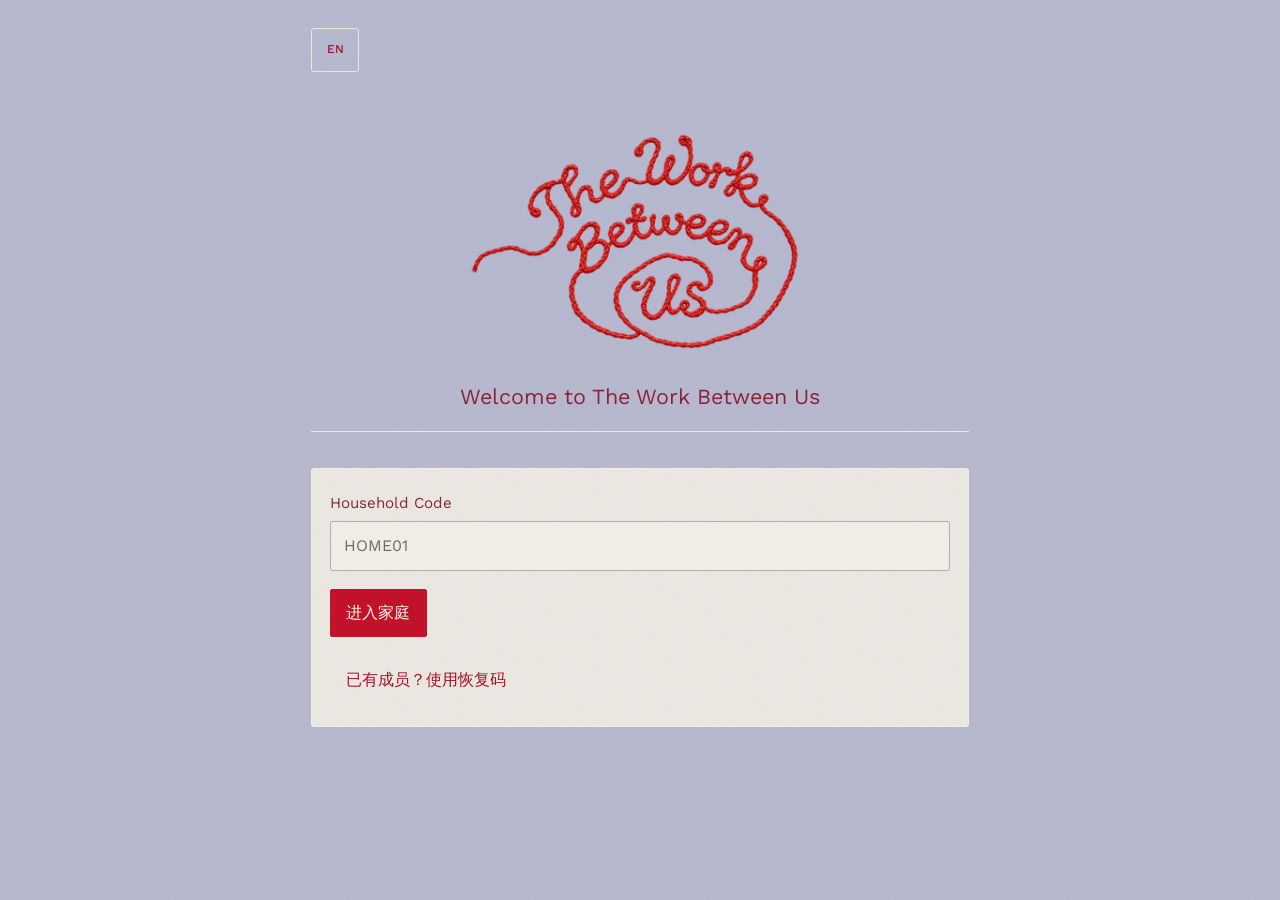
==== index.html @ a88d98a8 "final project" ====
<!doctype html><html lang="zh-CN"><head><meta charset="UTF-8"><meta name="viewport" content="width=device-width, initial-scale=1.0"><meta name="theme-color" content="#b6b8cf"><title>The Work Between Us.</title>  <script type="module" crossorigin src="./assets/index-HFA78A6F.js"></script>
  <link rel="stylesheet" crossorigin href="./assets/index-CzXZ5FVI.css">
</head><body><div id="root"></div></body></html>
---- assets/index-CzXZ5FVI.css ----
@font-face{font-family:Work Sans;font-style:normal;font-display:swap;font-weight:200;src:url(./work-sans-latin-200-normal-DHsSXSlz.woff2) format("woff2"),url(./work-sans-latin-200-normal-BCDr5L0N.woff) format("woff")}@font-face{font-family:Work Sans;font-style:normal;font-display:swap;font-weight:300;src:url(./work-sans-latin-300-normal-DD7pq2q9.woff2) format("woff2"),url(./work-sans-latin-300-normal-BaDF4XPg.woff) format("woff")}@font-face{font-family:Work Sans;font-style:normal;font-display:swap;font-weight:400;src:url(./work-sans-latin-400-normal-jUejSri3.woff2) format("woff2"),url(./work-sans-latin-400-normal-DE1_0GuN.woff) format("woff")}@font-face{font-family:Work Sans;font-style:normal;font-display:swap;font-weight:500;src:url(./work-sans-latin-500-normal-BKGnScDy.woff2) format("woff2"),url(./work-sans-latin-500-normal-BmdXWF6_.woff) format("woff")}/*! tailwindcss v4.3.5 | MIT License | https://tailwindcss.com */@layer properties{@supports (((-webkit-hyphens:none)) and (not (margin-trim:block))) or ((-moz-orient:inline) and (not (color:rgb(from red r g b)))){*,:before,:after,::backdrop{--tw-rotate-x:initial;--tw-rotate-y:initial;--tw-rotate-z:initial;--tw-skew-x:initial;--tw-skew-y:initial;--tw-blur:initial;--tw-brightness:initial;--tw-contrast:initial;--tw-grayscale:initial;--tw-hue-rotate:initial;--tw-invert:initial;--tw-opacity:initial;--tw-saturate:initial;--tw-sepia:initial;--tw-drop-shadow:initial;--tw-drop-shadow-color:initial;--tw-drop-shadow-alpha:100%;--tw-drop-shadow-size:initial}}}@layer theme{:root,:host{--font-sans:-apple-system, BlinkMacSystemFont, "Segoe UI", Roboto, "Helvetica Neue", "Noto Sans", Arial, sans-serif, "Apple Color Emoji", "Segoe UI Emoji", "Segoe UI Symbol", "Noto Color Emoji";--font-mono:ui-monospace, SFMono-Regular, Menlo, Monaco, Consolas, "Liberation Mono", "Courier New", monospace;--default-font-family:var(--font-sans);--default-mono-font-family:var(--font-mono)}}@layer base{*,:after,:before,::backdrop{box-sizing:border-box;border:0 solid;margin:0;padding:0}::file-selector-button{box-sizing:border-box;border:0 solid;margin:0;padding:0}html,:host{-webkit-text-size-adjust:100%;-moz-tab-size:4;tab-size:4;line-height:1.5;font-family:var(--default-font-family,-apple-system, BlinkMacSystemFont, "Segoe UI", Roboto, "Helvetica Neue", "Noto Sans", Arial, sans-serif, "Apple Color Emoji", "Segoe UI Emoji", "Segoe UI Symbol", "Noto Color Emoji");font-feature-settings:var(--default-font-feature-settings,normal);font-variation-settings:var(--default-font-variation-settings,normal);-webkit-tap-highlight-color:transparent}hr{height:0;color:inherit;border-top-width:1px}abbr:where([title]){-webkit-text-decoration:underline dotted;text-decoration:underline dotted}h1,h2,h3,h4,h5,h6{font-size:inherit;font-weight:inherit}a{color:inherit;-webkit-text-decoration:inherit;text-decoration:inherit}b,strong{font-weight:bolder}code,kbd,samp,pre{font-family:var(--default-mono-font-family,ui-monospace, SFMono-Regular, Menlo, Monaco, Consolas, "Liberation Mono", "Courier New", monospace);font-feature-settings:var(--default-mono-font-feature-settings,normal);font-variation-settings:var(--default-mono-font-variation-settings,normal);font-size:1em}small{font-size:80%}sub,sup{vertical-align:baseline;font-size:75%;line-height:0;position:relative}sub{bottom:-.25em}sup{top:-.5em}table{text-indent:0;border-color:inherit;border-collapse:collapse}:-moz-focusring:where(:not(iframe)){outline:auto}progress{vertical-align:baseline}summary{display:list-item}ol,ul,menu{list-style:none}img,svg,video,canvas,audio,iframe,embed,object{vertical-align:middle;display:block}img,video{max-width:100%;height:auto}button,input,select,optgroup,textarea{font:inherit;font-feature-settings:inherit;font-variation-settings:inherit;letter-spacing:inherit;color:inherit;opacity:1;background-color:#0000;border-radius:0}::file-selector-button{font:inherit;font-feature-settings:inherit;font-variation-settings:inherit;letter-spacing:inherit;color:inherit;opacity:1;background-color:#0000;border-radius:0}:where(select:is([multiple],[size])) optgroup{font-weight:bolder}:where(select:is([multiple],[size])) optgroup option{padding-inline-start:20px}::file-selector-button{margin-inline-end:4px}::placeholder{opacity:1}@supports (not ((-webkit-appearance:-apple-pay-button))) or (contain-intrinsic-size:1px){::placeholder{color:currentColor}@supports (color:color-mix(in lab,red,red)){::placeholder{color:color-mix(in oklab,currentcolor 50%,transparent)}}}textarea{resize:vertical}::-webkit-search-decoration{-webkit-appearance:none}::-webkit-date-and-time-value{min-height:1lh;text-align:inherit}::-webkit-datetime-edit{display:inline-flex}::-webkit-datetime-edit-fields-wrapper{padding:0}::-webkit-datetime-edit{padding-block:0}::-webkit-datetime-edit-year-field{padding-block:0}::-webkit-datetime-edit-month-field{padding-block:0}::-webkit-datetime-edit-day-field{padding-block:0}::-webkit-datetime-edit-hour-field{padding-block:0}::-webkit-datetime-edit-minute-field{padding-block:0}::-webkit-datetime-edit-second-field{padding-block:0}::-webkit-datetime-edit-millisecond-field{padding-block:0}::-webkit-datetime-edit-meridiem-field{padding-block:0}::-webkit-calendar-picker-indicator{line-height:1}:-moz-ui-invalid{box-shadow:none}button,input:where([type=button],[type=reset],[type=submit]){-webkit-appearance:button;-moz-appearance:button;appearance:button}::file-selector-button{-webkit-appearance:button;-moz-appearance:button;appearance:button}::-webkit-inner-spin-button{height:auto}::-webkit-outer-spin-button{height:auto}[hidden]:where(:not([hidden=until-found])){display:none!important}}@layer components;@layer utilities{.visible{visibility:visible}.sr-only{clip-path:inset(50%);white-space:nowrap;border-width:0;width:1px;height:1px;margin:-1px;padding:0;position:absolute;overflow:hidden}.static{position:static}.grid{display:grid}.hidden{display:none}.table{display:table}.transform{transform:var(--tw-rotate-x, ) var(--tw-rotate-y, ) var(--tw-rotate-z, ) var(--tw-skew-x, ) var(--tw-skew-y, )}.filter{filter:var(--tw-blur, ) var(--tw-brightness, ) var(--tw-contrast, ) var(--tw-grayscale, ) var(--tw-hue-rotate, ) var(--tw-invert, ) var(--tw-saturate, ) var(--tw-sepia, ) var(--tw-drop-shadow, )}}:root{color-scheme:dark;color:#f2f0e7;--muted:#bfbfbf;--base:#202020;--panel:#283e37;--hover:#304b43;--gold:#d2ab70;--line:#fff2;background:#202020;font-family:Inter,PingFang SC,Microsoft YaHei,sans-serif}*{box-sizing:border-box}body{min-width:300px;margin:0}h1,h2,h3,h4,p{margin:0}h2{font-size:1.48rem}h3{font-size:1.29rem}small,.muted{color:var(--muted);font-size:.84rem}button,a,summary,input,select,textarea{-webkit-tap-highlight-color:transparent}button{cursor:pointer;border:1px solid var(--line);text-align:left;min-height:42px;color:inherit;background:#ffffff06;border-radius:10px;justify-content:center;align-items:center;gap:.42rem;max-width:100%;padding:.57rem .75rem;font-size:.88rem;display:inline-flex}button:disabled{opacity:.45;cursor:default}a{color:inherit;text-decoration:none}input,textarea,select{border:1px solid var(--line);width:100%;font:inherit;color:inherit;background:#1f302a;border-radius:9px;padding:.62rem .75rem}textarea{resize:vertical}input[type=checkbox]{accent-color:#a7be9f;width:1.08rem;height:1.08rem}fieldset{border:0;min-width:0;margin:0;padding:0}legend{margin-bottom:.45rem}fieldset small{margin-top:.5rem;display:block}label{gap:.38rem;font-size:.91rem;display:grid}output{font-variant-numeric:tabular-nums}ol{margin:.5rem 0;padding-left:1.4rem;list-style:decimal}summary{cursor:pointer;min-height:35px}summary svg{vertical-align:middle;margin-right:.4rem;display:inline-block}svg{flex-shrink:0}main{min-width:0;max-width:1120px;margin-inline:auto;padding:0 16px 105px}.topline{color:#c0c9c2;flex-wrap:wrap;justify-content:space-between;gap:.55rem;padding:20px 0;font-size:.75rem;display:flex}.topline span,.stat>span,.stat summary{align-items:center;gap:.43rem;display:inline-flex}.sidebar{z-index:5;border-top:1px solid var(--line);padding:4px 5px max(5px,env(safe-area-inset-bottom));background:#222925;position:fixed;bottom:0;left:0;right:0}.sidebar nav{grid-template-columns:repeat(6,minmax(0,1fr));gap:2px;display:grid}.sidebar nav a{color:#c0c9c2;text-align:center;border-radius:8px;flex-direction:column;justify-content:center;align-items:center;gap:.31rem;min-height:54px;font-size:.65rem;display:flex}.sidebar nav small,.brand,.side-footer{display:none}.hero{isolation:isolate;background:radial-gradient(at 88% 55%,#38584b,#263c34 63%,#243930);border:1px solid #86928043;border-radius:20px;padding:30px 20px;position:relative;overflow:hidden}.hero h1{letter-spacing:-.05em;font-size:clamp(2.5rem,8vw,5.25rem);line-height:.98}.hero-sub,.eyebrow{color:var(--gold);letter-spacing:.12em;font-size:.72rem;font-weight:600}.hero-sub{letter-spacing:.075em;margin-top:16px}.thread-art{opacity:.43;pointer-events:none;width:68%;height:104%;position:absolute;top:0;right:-20%}.primary{color:#223a30;background:#e9e7d8;border-color:#e9e7d8;padding:.65rem .95rem;font-weight:700}.home,.stack{gap:15px;display:grid}.panel,.event-row{background:var(--panel);border:1px solid var(--line);border-radius:14px}.home-stats,.metrics,.task-grid,.stages,.shortcuts,.techniques{gap:10px;display:grid}.home-stats,.metrics,.shortcuts{grid-template-columns:repeat(2,minmax(0,1fr))}.home-stats details{grid-column:1/-1}.stat,.metric,.stage,.technique{min-width:0;padding:14px}.stat strong,.metric strong{margin:.22rem 0;font-size:2rem;line-height:1.25;display:block}.stat em{letter-spacing:.08em;font-family:Inter,sans-serif;font-size:.72rem;font-style:normal}.gold{color:var(--gold)}.edit-label{color:var(--gold);margin-left:.35rem}.name-list{flex-wrap:wrap;gap:10px;font-size:.85rem;display:flex}.dot{background:var(--gold);vertical-align:middle;border-radius:50%;width:8px;height:8px;margin-right:5px;display:inline-block}.section-title{margin:.15rem 0 .65rem}.stages{grid-template-columns:repeat(3,minmax(0,1fr));gap:7px}.stage{overflow-wrap:anywhere;padding:10px 8px}.stage h3{font-size:clamp(1rem,4.5vw,1.55rem);line-height:1.15}.stage strong,.stage p{margin-top:.42rem;font-size:.76rem;display:block}.stitch{width:76px;max-width:100%;height:35px}.empty{color:#cecebf;border:1px dashed #b6c4b646;border-radius:12px;padding:18px;font-size:.88rem}.quiet{color:#cddccc;background:0 0;border-color:#0000;padding-inline:.22rem}.spread{flex-wrap:wrap;justify-content:space-between;align-items:center;gap:10px;display:flex}.shortcut,.event-row,.task{text-align:left;overflow-wrap:anywhere;justify-content:space-between}.shortcut,.task{padding:12px}.shortcut small,.event-row small,.task small,.technique small{display:block}.event-row{align-items:center;gap:.75rem;width:100%;padding:11px 14px;display:flex}.tag{border:1px solid var(--line);white-space:nowrap;color:#d5decf;background:#ffffff0c;border-radius:50px;padding:.3rem .55rem;font-size:.74rem;display:inline-flex}.page-title{margin:8px 0 24px}.page-title h1{letter-spacing:-.045em;font-size:clamp(2.3rem,7vw,4.7rem);line-height:1.08}.chips,.row{flex-wrap:wrap;align-items:center;gap:8px;display:flex}.row label{width:8rem}.form{gap:12px;display:grid}.panel.form,.instructions{padding:16px}.form>button,.stack>button{justify-self:start}.form:not(.panel){margin-top:.55rem}.spaced{margin-top:14px}.search{border:1px solid var(--line);background:#273530;border-radius:10px;align-items:center;gap:8px;padding:4px 10px;display:flex}.search input{background:0 0;border:0}.task{grid-template-columns:auto 1fr auto;justify-items:start;min-height:63px;display:grid}.task>svg:first-child,.shortcut svg{color:#b4c8af}.task>svg:last-child{opacity:.7}.timer{flex-wrap:wrap;align-items:center;gap:12px;margin-top:10px;display:flex}.timer output{font-size:1.6rem}.week-picker{align-items:center;gap:10px;font-size:.88rem;display:flex}.week-picker button{min-width:42px}.chart-group{gap:6px;display:grid}.bar-row{grid-template-columns:minmax(60px,20%) 1fr 3ch;align-items:center;gap:10px;font-size:.83rem;display:grid}.bar-row span{overflow-wrap:anywhere}.track{background:#ffffff15;border-radius:9px;height:9px;overflow:hidden}.track div{border-radius:9px;height:100%}.technique .stitch{width:120px}.technique ol,.instructions ol{color:#e0e3d8;font-size:.88rem}.technique li,.instructions li{margin-top:.35rem}.pathway{margin:0;padding-left:1.65rem}.pathway li::marker{color:var(--gold)}.path-step{border-bottom:1px solid var(--line);overflow-wrap:anywhere;align-items:center;gap:.75rem;padding:8px 0;display:flex}.path-step span{min-width:0}.unfinished{color:var(--gold);padding-top:.65rem;font-size:.85rem}.check{align-items:center;gap:.5rem;padding:6px;display:flex}.date-label{margin-bottom:.5rem}.select-event{border-bottom:1px solid var(--line)}@media(min-width:540px){main{padding-inline:26px}.hero{padding:40px 34px}.thread-art{opacity:.72;width:56%;right:-6%}.task-grid,.techniques{grid-template-columns:repeat(2,minmax(0,1fr))}.home-stats,.metrics{grid-template-columns:repeat(3,minmax(0,1fr))}.home-stats details{grid-column:auto}.stage,.stat,.metric,.technique{padding:17px}}@media(min-width:860px){.app{grid-template-columns:218px minmax(0,1fr);min-height:100dvh;display:grid}.sidebar{border-right:1px solid var(--line);border-top:0;flex-direction:column;height:100dvh;padding:28px 14px;display:flex;position:sticky;inset:0 auto auto}.sidebar nav{grid-template-columns:1fr;gap:5px;margin-top:32px;display:grid}.sidebar nav a{text-align:left;flex-direction:row;justify-content:flex-start;gap:.75rem;padding:8px 12px;font-size:.88rem}.sidebar nav small{font-size:.69rem;display:block}.brand{align-items:center;gap:.6rem;padding-left:12px;font-size:1.22rem;line-height:1.1;display:flex}.brand svg{color:var(--gold)}.side-footer{color:#c0c9c2;margin-top:auto;padding-left:8px;font-size:.65rem;display:block}main{padding-inline:clamp(30px,4vw,60px);width:100%;padding-bottom:45px}.hero{padding:44px 40px}.thread-art{opacity:.92;width:56%;right:-2%}.topline{padding-block:24px}}.member-point,.member-editor-row{border-bottom:1px solid var(--line);overflow-wrap:anywhere;padding:.38rem 0}.member-empty{margin-top:.4rem;display:block}.undo{margin-bottom:14px;padding:8px 12px}input[type=color]{width:55px;height:42px;padding:4px}.technique-link{justify-content:space-between;min-height:80px}.technique-link .stitch{width:72px}.technique-detail .stitch{width:220px;height:100px}.technique-detail{gap:8px;display:grid}.technique-link{align-items:center;gap:10px;display:flex}.stitch-link{text-underline-offset:3px;text-decoration:underline}:root{color-scheme:light;color:#382625;--muted:#75534e;--base:#fff4e2;--panel:#fffbf2;--hover:#f7ded5;--gold:#a32e2d;--line:#d9aea2;background:#fff4e2}.sidebar{border-color:var(--line);background:#f9e5d9}.sidebar nav a,.topline,.side-footer{color:#71443e}.sidebar nav a[aria-current=page]{color:#fff9ed;background:#a92f30}.brand,.hero h1,.page-title h1{color:#9d2729}.hero{background:repeating-linear-gradient(0deg,#0000 0,#0000 20px,#c9463a0e 20px,#c9463a0e 21px),repeating-linear-gradient(90deg,#0000 0,#0000 20px,#c9463a0e 20px,#c9463a0e 21px),#ffeddb;border:1px solid #d9aea2;border-top:6px solid #bd3937}.hero-zh,.stat>span,.stat summary,.quiet{color:#773d37}.primary:hover{color:#fff7e9;background:#872327}input,textarea,select,.search{background:#fff9ee}.tag,.track{color:#753a34;background:#f7e3d7}.technique ol,.instructions ol{color:#71443e}.top-controls{flex-wrap:wrap;align-items:center;gap:8px;display:flex}.language-switch{font-size:.75rem}.calendar-control{border:1px solid var(--line);background:var(--panel);white-space:nowrap;border-radius:9px;align-items:center;gap:6px;min-height:42px;padding:0 .65rem;display:flex;position:relative}.calendar-control:focus-within{outline-offset:2px;outline:2px solid #a72c2d}.calendar-control input{opacity:0;cursor:pointer;height:100%;margin:0;padding:0;position:absolute;top:0;right:0;bottom:0;left:0}.calendar-control input::-webkit-calendar-picker-indicator{cursor:pointer;width:100%;height:100%;position:absolute;top:0;right:0;bottom:0;left:0}.personal-metrics strong{font-size:clamp(1rem,3.3vw,1.55rem)}.member-events{padding-left:1.4rem;list-style:outside}@media(max-width:539px){.sidebar nav a{font-size:.6rem;line-height:1.1}.topline{align-items:center}.top-controls{gap:5px}.calendar-control{padding-inline:.45rem}}.calendar-picker{position:relative}.calendar-popover{z-index:6;width:min(250px,78vw);position:absolute;top:calc(100% + 6px);right:0;box-shadow:0 7px 25px #7c362327}.sharing-banner{border-bottom:1px solid var(--line);background:#f9e5d9;justify-content:center;align-items:center;gap:12px;padding:10px;font-size:.9rem;display:flex}.sharing-page{max-width:760px;margin:auto;padding-top:24px}.shared-content{border:0;min-width:0;margin:0;padding:0}.shared-content:disabled{opacity:.7}.recovery{max-width:850px;margin:12px auto;padding:16px}.recovery code{overflow-wrap:anywhere}.sharing-banner{flex-wrap:wrap}.thread-palette{grid-template-columns:repeat(3,minmax(0,1fr));gap:8px;display:grid}.thread-palette button{text-align:center;flex-direction:column;font-size:.85rem;display:flex}.thread-swatch{border:1px solid #77534e;border-radius:50%;width:30px;height:30px;display:block}:root{color-scheme:light;color:#39312e;--base:#fff4e2;--panel:#fff8ec;--hover:#f5ded3;--muted:#725952;--gold:#991e23;--line:#eab7b2;background:#fff4e2;font-family:Work Sans,PingFang SC,Microsoft YaHei,sans-serif;font-size:16px}body{line-height:1.6}h1,h2,h3,.brand,.stat strong,.metric strong{font-family:Work Sans,PingFang SC,Microsoft YaHei,sans-serif;font-weight:300}h1{font-weight:200}h2{font-size:1.65rem;line-height:1.25}h3{font-size:1.3rem;line-height:1.3}h4{font-weight:500}small,.muted{font-size:.875rem;line-height:1.55}button,input,textarea,select{border-radius:3px;font-family:inherit;font-size:1rem}button{background:0 0;min-height:44px;padding:.65rem .9rem;font-weight:450}button:disabled{opacity:.5}input,textarea,select{background:#fffaf2;border-color:#d49b96;padding:.7rem .8rem}label,legend{font-size:.95rem}:focus-visible{outline-offset:4px;outline:2px solid #991e23}.panel,.event-row{background:var(--panel);border-color:var(--line);border-radius:3px}.home,.stack{gap:22px}.home{gap:36px}.page-title{border-bottom:1px solid var(--line);margin:24px 0 36px;padding-bottom:24px}.page-title h1{letter-spacing:-.055em;overflow-wrap:anywhere;color:#991e23;font-size:clamp(2.2rem,6vw,4.6rem);font-weight:200;line-height:1.06}.eyebrow{letter-spacing:.12em;color:#991e23;font-size:.8rem;font-weight:500}.hero{border:0;border-top:1px solid var(--line);border-bottom:1px solid var(--line);background:0 0;border-radius:0;padding:40px 4px 36px;overflow:hidden}.hero h1{letter-spacing:-.065em;color:#991e23;font-size:clamp(2.85rem,9vw,6.2rem);font-weight:200;line-height:1.04}.hero-sub{letter-spacing:.08em;color:#991e23;margin-top:24px;font-size:.8rem;font-weight:450}.hero-zh{color:#39312e;margin:12px 0 26px;font-size:1rem}.hero-copy{max-width:100%}.hero .primary{margin-top:4px}.thread-art{opacity:.15;width:76%;height:100%;right:-24%}.primary{color:#fff4e2;background:#991e23;border-color:#991e23;border-radius:2px;font-weight:500}.stat,.stage,.technique,.metric{padding:20px 16px}.stat>span,.stat summary{color:#991e23;font-size:.95rem}.stat strong{letter-spacing:-.05em;color:#991e23;font-variant-numeric:tabular-nums;margin:12px 0;font-size:3.1rem;font-weight:200;line-height:1.15}.stat-range{font-variant-numeric:tabular-nums;margin:10px 0 0;font-size:.8rem;display:block}.home-stats{align-items:start;gap:14px}.home-stats>.stat{min-height:170px}.member-point{padding:10px 0;font-size:.9rem}.section-title{color:#991e23;margin:0 0 16px;font-size:1.6rem;font-weight:300}.stages{gap:10px}.stage{background:0 0;border-bottom:0;border-left:0;border-right:0;padding:18px 2px}.stage h3{letter-spacing:-.04em;font-size:clamp(1.1rem,4.1vw,1.8rem);font-weight:300}.stage strong,.stage p{font-size:.875rem;font-weight:400}.stage small{font-size:.8rem}.stage .stitch{margin-bottom:12px}.event-row{padding:18px 16px}.event-row strong,.task strong,.shortcut strong{font-weight:500}.event-row small,.task small{margin-top:5px}.task,.shortcut{padding:18px 16px}.task-grid,.techniques,.shortcuts{gap:14px}.technique-link{min-height:108px}.technique-link strong{font-size:1rem;font-weight:500}.technique-link small{margin-top:6px}.tag{background:#f8e5da;border-radius:3px}.bar-row{grid-template-columns:minmax(72px,24%) minmax(0,1fr) 4ch;font-size:.95rem}.bar-row strong{text-align:right;font-variant-numeric:tabular-nums}.bar-row .track{height:7px}.panel.form{gap:18px;padding:22px 18px}.form{gap:16px}.chips{gap:10px}.search{background:#fff8ec;border-radius:3px}.topline{color:#725952;gap:14px;font-size:.875rem}.calendar-control{background:#fff8ec;border-radius:3px;font-size:.875rem}.calendar-control span{white-space:normal}.week-picker{gap:8px;min-width:0;max-width:100%;font-size:.875rem}.week-picker button{flex-shrink:0}.calendar-picker{min-width:0}.empty{color:#725952;background:0 0;border-radius:3px}.sidebar nav a{color:#991e23;border-radius:0;font-size:.7rem}.brand{color:#991e23;letter-spacing:-.06em;font-size:1.4rem;font-weight:300}.sidebar nav small,.side-footer{color:#725952}.sharing-banner{background:#fff4e2;border-color:#eab7b2;gap:12px;padding:14px 20px;font-size:.9rem}.sharing-banner button{font-size:.875rem}.sharing-page{padding-top:28px}.sharing-page .page-title{margin-top:36px}.personal-metrics .metric{background:#f8e5da;border-radius:2px}.thread-palette button{font-size:.875rem}@media(min-width:540px){.hero{padding:48px 12px 42px}.hero-sub,.hero-zh,.hero .primary{margin-left:10%}.thread-art{opacity:.28;width:63%;right:-12%}.stat,.stage,.technique,.metric{padding:24px 20px}.stage{padding-left:0;padding-right:8px}}@media(min-width:860px){.app{grid-template-columns:205px minmax(0,1fr)}main{max-width:1260px;padding-inline:clamp(28px,4vw,64px)}.sidebar{padding:36px 18px}.sidebar nav{gap:10px;margin-top:48px}.sidebar nav a{padding:10px;font-size:.95rem}.sidebar nav a[aria-current=page]{background:0 0;box-shadow:inset 2px 0 #991e23}.sidebar nav small{font-size:.75rem}.hero{padding:64px 20px 52px}.hero h1{max-width:78%}.thread-art{opacity:.35;width:52%;right:-5%}.home{gap:44px}.home-stats>.stat:nth-child(2){margin-top:24px}.home-stats>.stat:nth-child(3){margin-top:48px}}@media(max-width:539px){.home-stats{grid-template-columns:1fr}.home-stats details{grid-column:auto}.home-stats>.stat{min-height:unset}.home-stats>.stat:first-child{min-height:180px}.top-controls{flex-wrap:nowrap;justify-content:space-between;width:100%}.top-controls .week-picker{flex:1}.sidebar nav a{min-height:59px;font-size:.65rem}.sharing-banner{justify-content:flex-start}.sharing-banner>span{width:100%}.event-row{flex-wrap:wrap}.stage strong{line-height:1.5}.sidebar nav a{min-height:70px;font-size:.875rem;line-height:1.3}.sidebar nav svg{width:18px;height:18px}}:root{color-scheme:light;color:#8c2031;--base:#b6b8cf;--panel:#eae8e1;--hover:#d9d9e4;--muted:#703745;--gold:#d31529;--line:#e7e5df;background:#b6b8cf}body{isolation:isolate;background:#b6b8cf}body:before{content:"";z-index:20;pointer-events:none;opacity:.065;background-image:url("data:image/svg+xml,%3Csvg xmlns='http://www.w3.org/2000/svg' width='180' height='180'%3E%3Cfilter id='grain'%3E%3CfeTurbulence type='fractalNoise' baseFrequency='.86' numOctaves='3' stitchTiles='stitch'/%3E%3C/filter%3E%3Crect width='100%25' height='100%25' filter='url(%23grain)' opacity='.65'/%3E%3C/svg%3E");position:fixed;top:0;right:0;bottom:0;left:0}h1,h2,h3,.brand,.section-title,.page-title h1,.hero h1{color:#df192c}small,.muted{color:#703745}.panel,.event-row{background:#eae8e1;border-color:#f1efe6}.panel.form,.stat,.metric,.technique{color:#8c2031}button{color:#a70e25;border-color:#eae8e1}button:hover,button[aria-pressed=true]{background:#eae8e1;border-color:#d31529}.primary{color:#fff9e9;background:#c30f28;border-color:#c30f28}.primary:hover{color:#fff9e9;background:#a30d23;border-color:#a30d23}input,textarea,select{color:#6e2030;background:#f1efe6;border-color:#b9a7b2}input::placeholder,textarea::placeholder{color:#78616b;opacity:1}input[type=checkbox]{accent-color:#c30f28}:focus-visible{outline-color:#c30f28}.hero{background:0 0;border-top:1px solid #efece2;border-bottom:1px solid #efece2;position:relative}.hero:before{content:"";aspect-ratio:1;clip-path:polygon(29% 0,71% 0,100% 29%,100% 71%,71% 100%,29% 100%,0 71%,0 29%);opacity:.82;pointer-events:none;background:#eeeae1;width:30%;position:absolute;top:18%;right:2%}.hero:after{content:"";pointer-events:none;background:#e9162c;border-radius:50%;width:9px;height:9px;position:absolute;top:18%;right:10.7%;box-shadow:34px 15px #e9162c,-42px 0 #e9162c,-74px 31px #e9162c}.hero-copy{z-index:1;position:relative}.hero h1{color:#df192c;font-weight:200}.hero h1 span{color:#df192c}.hero-sub{color:#bd1027;border-top:1px solid #eeeae1;max-width:max-content;padding-top:15px;position:relative}.hero-zh{color:#9b1026}.thread-art{opacity:.12}.stat>span,.stat summary,.stat strong,.gold,.edit-label{color:#a80f25}.home-stats>.stat:first-child{border-top:2px solid #df192c}.section-title{border-bottom:1px solid #eeeae1;padding-bottom:13px}.stage{background:0 0;border-top-color:#eeeae1}.stage h3,.stage strong{color:#a80f25}.stage p{color:#703745}.task>svg:first-child,.shortcut svg,.technique-link>svg:last-child{color:#bd1027}.tag{color:#942136;background:#dedde8;border-color:#f1efe6}.track{background:#d5d3df}.technique-link:hover{background:#f1efe6}.quiet{color:#a80f25}.search{color:#a80f25;background:#f1efe6;border-color:#eeeae1}.search input{background:0 0}.calendar-control{color:#a80f25;background:#eae8e1;border-color:#eeeae1}.calendar-popover{box-shadow:0 12px 30px #4c324b20}.page-title{border-bottom-color:#eeeae1}.eyebrow{color:#a80f25}.empty{color:#762c3f;border-color:#eae8e1}.topline,.side-footer,.sidebar nav small{color:#8b263b}.sidebar{background:#b0b2cb;border-color:#eeeae1}.sidebar nav a{color:#a80f25}.sidebar nav a[aria-current=page]{color:#bd1027;background:#eae8e180;box-shadow:inset 0 2px #e9162c}.sidebar nav a[aria-current=page] small{color:#703745}.brand{color:#bd1027}.brand svg{color:#e9162c}.sharing-banner{color:#942136;background:#b0b2cb;border-color:#eeeae1}.personal-metrics .metric{background:#dedde8}.member-point,.member-editor-row,.path-step,.select-event{border-color:#c5bac5}.thread-palette button{color:#8c2031;background:#eae8e1}.thread-palette button[aria-pressed=true]{outline-offset:1px;outline:2px solid #c30f28}.thread-swatch{border-color:#8a747b}@media(min-width:860px){.sidebar nav a[aria-current=page]{background:#eae8e160;box-shadow:inset 2px 0 #e9162c}}@media(max-width:539px){.hero:before{opacity:.55;width:34%;top:9%;right:-9%}.hero:after{width:7px;height:7px;top:9%;right:6%;box-shadow:23px 13px #e9162c,-29px 0 #e9162c}}@media(prefers-reduced-motion:reduce){body:before{background-attachment:scroll}}.stages .stage{background:#eeece4;border:1px solid #f5f1e8;border-radius:4px;padding:24px 20px}.stages .stage .stitch{margin-bottom:18px;display:block}.home-stats{align-items:stretch}.home-stats>.stat{height:100%;margin-top:0!important}.home-stats>.stat:first-child{border-top-width:1px}.home-stats>.stat{border-top:2px solid #df192c}.hero-with-art .thread-art,.hero-with-art:before,.hero-with-art:after{display:none}.hero-rope-title{object-fit:contain;pointer-events:none;width:39%;height:auto;max-height:85%;position:absolute;top:50%;right:0;transform:translateY(-50%)}.hero-with-art h1{max-width:100%}.rope-stage-heading{align-items:center;min-height:64px;display:flex;position:relative}.rope-stage-heading img{object-fit:contain;object-position:left center;width:100%;max-width:230px;height:64px}.rope-stage-heading>span{clip-path:inset(50%);white-space:nowrap;width:1px;height:1px;position:absolute;overflow:hidden}@media(min-width:540px){.home-stats{grid-template-columns:repeat(3,minmax(0,1fr))}.home-stats>.stat:nth-child(2),.home-stats>.stat:nth-child(3){margin-top:0}}@media(max-width:539px){.rope-stage-heading img{max-width:210px;height:50px}.hero-rope-title{width:70%;max-height:none;margin:0 0 20px auto;display:block;position:static;transform:none}.hero-with-art .hero-copy{max-width:100%}.stages{grid-template-columns:repeat(3,minmax(0,1fr))}.stages .stage{padding:18px 8px}.rope-stage-heading{min-height:44px}.rope-stage-heading img{display:none}.rope-stage-heading>span{clip-path:none;white-space:normal;width:auto;height:auto;position:static;overflow:visible}}.hero-rope-title{object-fit:contain;width:42%;height:300px;max-height:90%;top:50%;right:0;transform:translateY(-50%)rotate(-25deg)}.hero-with-art .hero-copy{max-width:63%}.library-page-title{align-items:flex-end;gap:24px;min-height:180px;display:flex}.library-page-title>div{flex:0 auto;min-width:0}.library-title-art{object-fit:contain;pointer-events:none;flex:0 240px;width:240px;height:170px}.brand-rope-logo{object-fit:contain;width:154px;height:118px;display:block}@media(min-width:860px){.brand{justify-content:center;padding:0}.sidebar nav{margin-top:24px}}@media(max-width:859px){.library-page-title{gap:12px;min-height:130px}.library-title-art{flex-basis:170px;width:170px;height:130px}}@media(max-width:539px){.hero-rope-title{width:70%;height:150px;max-height:none;margin:0 0 24px auto;position:static;transform:rotate(-25deg)}.hero-with-art .hero-copy{max-width:100%}.library-page-title{align-items:center;gap:8px;min-height:110px}.library-title-art{flex-basis:110px;width:110px;height:110px}}.hero-rope-title{transform:translateY(-50%)}@media(max-width:539px){.hero-rope-title{transform:none}}.hero.hero-with-art .thread-art{opacity:.58;z-index:0;pointer-events:none;width:48%;height:100%;display:block;top:0;right:-1%}.hero-rope-title{z-index:1}.hero-with-art .hero-copy{z-index:2}.hero.hero-with-art:before,.hero.hero-with-art:after{content:none;display:none}@media(max-width:539px){.hero.hero-with-art .thread-art{opacity:.5;width:70%;height:215px;top:0;right:-3%}}.reflection header p{margin:.5rem 0}.reflection-question{border:0;min-width:0;margin:0;padding:0}.reflection-question legend{margin-bottom:.5rem;font-weight:500}.reflection-options{grid-template-columns:1fr 1fr;gap:.4rem;display:grid}.reflection-option{cursor:pointer;border:1px solid #b0485340;align-items:center;gap:.6rem;padding:.65rem;font-size:.92rem;display:flex}.reflection-option:has(input:checked){border-color:var(--red,#e60023);background:#eae8e1d9}.reflection-option input[type=radio],.reflection-option input[type=checkbox]{accent-color:#e60023;flex-shrink:0;width:1rem;height:1rem;margin:0}.reflection textarea{min-height:4rem}.reflection-shared article{border-top:1px solid #b048534d;padding:.75rem 0}.reflection-shared p{margin:.35rem 0}.reflection .form{gap:1rem}@media(max-width:650px){.reflection-options{grid-template-columns:1fr}.reflection{padding:1rem}.reflection h3{font-size:1.45rem}}.reflection-question-collapse,.reflection-shared-entry{border-top:1px solid #b048534d;padding:.65rem 0}.reflection-question-collapse>summary,.reflection-shared-entry>summary{cursor:pointer;font-weight:500}.reflection-question-collapse>summary small{margin-left:.7rem;font-weight:400;display:inline-block}.reflection-question-collapse[open]>.reflection-question{margin-top:.65rem}.reflection-shared h4{margin-bottom:.5rem}.reflection-shared-entry p{margin:.5rem 0}.knot-guide-list{gap:1.5rem;display:grid}.knot-guide-link,.knot-guide-detail{color:inherit;padding:clamp(1rem,2.5vw,2rem);text-decoration:none;display:block}.knot-guide-link:hover{border-color:var(--gold)}.knot-guide{grid-template-columns:minmax(160px,1fr) minmax(0,2.15fr) clamp(76px,8vw,128px);align-items:center;gap:clamp(1rem,2.5vw,2rem);display:grid}.knot-guide-description{flex-direction:column;justify-content:space-between;align-self:stretch;gap:1.5rem;display:flex}.knot-guide-description .stitch{aspect-ratio:100/44;width:100%;max-width:230px;height:auto}.knot-guide-description h2{font-size:clamp(1.3rem,2.2vw,2rem);line-height:1.25}.knot-guide-description h3{margin-top:.45rem;font-size:clamp(1rem,1.6vw,1.4rem);font-weight:300}.knot-guide-description p{margin-top:.8rem;font-size:.95rem}.knot-guide-scroll{min-width:0}.knot-guide-steps{width:100%;position:relative;overflow:hidden}.knot-guide-steps img{max-width:none;height:auto;display:block;position:absolute}.knot-guide-qr{object-fit:contain;align-self:end;width:100%;height:auto}.knot-guide-link:focus-visible{outline-offset:4px;outline:2px solid #e60023}@media(max-width:700px){.knot-guide{grid-template-columns:minmax(0,1fr) 84px;gap:1rem}.knot-guide-description{grid-column:1/-1;grid-template-columns:90px minmax(0,1fr);align-items:start;gap:1rem;display:grid}.knot-guide-description .stitch{width:90px}.knot-guide-description p{margin-top:.5rem}.knot-guide-scroll{grid-column:1/-1;padding-bottom:.4rem;overflow-x:auto}.knot-guide-steps{min-width:480px}.knot-guide-qr{grid-column:2;width:84px}.knot-guide-list{gap:1rem}}.techniques>.technique-link{grid-template-columns:72px minmax(0,1fr) 18px;align-items:center;gap:18px;display:grid}.techniques>.technique-link>.stitch{width:72px;height:auto}.techniques>.technique-link>span{min-width:0}.techniques>.technique-link>span>strong{line-height:1.35;display:block}.techniques>.technique-link>span>small{line-height:1.5}.techniques>.technique-link>svg:last-child{justify-self:end}@media(max-width:450px){.techniques>.technique-link{grid-template-columns:58px minmax(0,1fr) 18px;gap:12px}.techniques>.technique-link>.stitch{width:58px}}.techniques>.technique-link>span{align-self:start}.sharing-page .household-welcome{text-align:center;flex-direction:column;align-items:center;gap:1rem;padding-top:1rem;padding-bottom:1rem;display:flex}.household-welcome img{object-fit:contain;width:min(360px,65vw);height:auto;display:block}.sharing-page .household-welcome p{margin:0;font-size:clamp(1rem,2vw,1.35rem)}.hero-knot-art{z-index:1;pointer-events:none;position:absolute;top:0;right:0;bottom:0;left:0;overflow:hidden}.hero-knot-art img{object-fit:contain;object-position:center top;width:100%;height:100%;display:block}.hero.hero-with-art .hero-copy{z-index:2;position:relative}@media(max-width:539px){.sharing-page .household-welcome{gap:.75rem;padding-top:.5rem}.household-welcome img{width:min(280px,72vw)}.hero-knot-art{height:210px;margin-bottom:.5rem;position:relative;inset:auto}.hero-knot-art img{object-fit:contain;width:190%;max-width:none;height:100%;position:absolute;left:-85%}.hero.hero-with-art .thread-art{top:0}}@media(max-width:859px){main{padding:0 14px calc(88px + env(safe-area-inset-bottom));width:100%;max-width:100%}.sidebar{padding:4px 4px max(6px,env(safe-area-inset-bottom));background:#b6b8cf;box-shadow:0 -2px 12px #39312e12}.sidebar nav{grid-template-columns:repeat(6,minmax(0,1fr));gap:2px;margin:0}.sidebar nav a{letter-spacing:0;flex-direction:column;justify-content:center;align-items:center;gap:5px;min-width:0;min-height:56px;padding:6px 0;font-size:11px;line-height:1.2}.sidebar nav a>span{display:none}.sidebar nav a:after{content:attr(data-mobile-label);white-space:nowrap;font-size:11px;font-weight:400;line-height:1.2}.sidebar nav a>svg{width:19px;height:19px}.page-title h1{letter-spacing:-.04em;font-size:clamp(1.8rem,7.5vw,2.8rem);line-height:1.1}.page-title{margin:18px 0 22px;padding-bottom:16px}.section-title{margin-bottom:12px;font-size:1.25rem}h2{font-size:1.3rem}h3{font-size:1.15rem}.topline{gap:10px;padding:14px 0;font-size:.8rem}.top-controls{gap:6px}.calendar-control{min-height:40px;font-size:.78rem}.language-switch{min-height:40px;font-size:.8rem}.sharing-banner{gap:6px;padding:8px 12px;font-size:.75rem}.sharing-banner button{min-height:36px;padding:5px 8px;font-size:.75rem}.home{gap:18px}.home-stats{grid-template-columns:1fr;gap:10px}.home-stats>.stat{min-height:0;padding:16px}.stat strong{margin:8px 0;font-size:2.2rem}.stat>span,.stat summary{font-size:.9rem}.hero.hero-with-art{flex-direction:column;gap:0;min-height:0;padding:22px 0 16px;display:flex}.hero.hero-with-art .hero-copy{order:0;width:100%;max-width:100%}.hero.hero-with-art h1{letter-spacing:-.055em;font-size:clamp(2.3rem,10vw,3.6rem);line-height:1.04}.hero-sub{letter-spacing:.035em;width:100%;margin:16px 0 0;padding-top:12px;font-size:.72rem}.hero-zh{margin:10px 0 16px;font-size:.9rem}.hero .primary{min-height:44px;padding:10px 14px;font-size:.9rem}.hero.hero-with-art .thread-art{display:none}.hero-knot-art{flex:none;order:1;width:100%;height:clamp(170px,52vw,210px);margin:10px 0 0;position:relative;inset:auto;overflow:hidden}.hero-knot-art img{object-fit:initial;width:150%;max-width:none;height:auto;display:block;position:absolute;top:-12%;left:-50%}.stages{grid-template-columns:1fr;gap:10px}.stages .stage{overflow-wrap:normal;grid-template-columns:62px minmax(0,1fr);align-items:start;gap:5px 14px;padding:16px;display:grid}.stages .stage .stitch{grid-area:1/1/4;width:62px;height:32px;margin:0}.stages .stage h3{letter-spacing:-.02em;overflow-wrap:normal;grid-column:2;min-height:0;margin:0;font-size:1.25rem;line-height:1.2}.stages .stage .rope-stage-heading>span{clip-path:none;white-space:normal;width:auto;height:auto;position:static;overflow:visible}.stages .stage .rope-stage-heading img{display:none}.stages .stage strong,.stages .stage p{grid-column:2;margin:0;font-size:.875rem;line-height:1.5}.stages .stage small{font-size:.8rem}.techniques{grid-template-columns:1fr;gap:10px}.techniques>.technique-link{grid-template-columns:58px minmax(0,1fr) 18px;gap:14px;min-height:96px;padding:16px}.techniques>.technique-link>.stitch{width:58px}.technique-link strong{font-size:.95rem}.technique-link small{font-size:.825rem;line-height:1.45}.knot-guide-detail{padding:16px}.knot-guide{grid-template-columns:minmax(0,1fr) 68px;gap:14px}.knot-guide-description{grid-column:1/-1;grid-template-columns:64px minmax(0,1fr);align-self:auto;align-items:start;gap:12px;display:grid}.knot-guide-description .stitch{width:64px;max-width:64px;height:auto}.knot-guide-description h2{font-size:1.2rem;line-height:1.25}.knot-guide-description h3{margin-top:4px;font-size:.95rem}.knot-guide-description p{margin-top:6px;font-size:.875rem;line-height:1.45}.knot-guide-scroll{grid-column:1/-1;padding:0;overflow:visible}.knot-guide-steps{width:100%;min-width:0}.knot-guide-qr{grid-column:2;justify-self:end;width:68px;height:68px}.reflection h3{font-size:1.2rem;line-height:1.3}.reflection-question-collapse>summary{font-size:.9rem;line-height:1.45}.reflection-question-collapse>summary small{font-size:.75rem}.reflection-option{min-height:44px;font-size:.875rem;line-height:1.45}.library-page-title{gap:12px;min-height:0}.library-title-art{max-width:30%;height:auto;max-height:100px}}.hero-visual{display:contents}@media(max-width:859px){.hero.hero-with-art .hero-visual{aspect-ratio:1.25;isolation:isolate;pointer-events:none;flex:none;order:1;width:100%;margin:12px 0 0;display:block;position:relative}.hero.hero-with-art .hero-visual .thread-art{opacity:.58;z-index:0;width:100%;height:100%;display:block;position:absolute;top:0;right:0;bottom:0;left:0}.hero.hero-with-art .hero-visual .hero-knot-art{z-index:1;width:100%;height:100%;margin:0;position:absolute;top:0;right:0;bottom:0;left:0;overflow:hidden}.hero.hero-with-art .hero-visual .hero-knot-art img{object-fit:initial;width:200%;max-width:none;height:auto;position:absolute;top:-8%;left:-100%}.stages .stage .rope-stage-heading{min-width:0;line-height:1}.stages .stage .rope-stage-heading>span{clip-path:inset(50%);white-space:nowrap;width:1px;height:1px;position:absolute;overflow:hidden}.stages .stage .rope-stage-heading img{object-fit:contain;object-position:left center;width:100%;max-width:200px;height:58px;display:block}}@property --tw-rotate-x{syntax:"*";inherits:false}@property --tw-rotate-y{syntax:"*";inherits:false}@property --tw-rotate-z{syntax:"*";inherits:false}@property --tw-skew-x{syntax:"*";inherits:false}@property --tw-skew-y{syntax:"*";inherits:false}@property --tw-blur{syntax:"*";inherits:false}@property --tw-brightness{syntax:"*";inherits:false}@property --tw-contrast{syntax:"*";inherits:false}@property --tw-grayscale{syntax:"*";inherits:false}@property --tw-hue-rotate{syntax:"*";inherits:false}@property --tw-invert{syntax:"*";inherits:false}@property --tw-opacity{syntax:"*";inherits:false}@property --tw-saturate{syntax:"*";inherits:false}@property --tw-sepia{syntax:"*";inherits:false}@property --tw-drop-shadow{syntax:"*";inherits:false}@property --tw-drop-shadow-color{syntax:"*";inherits:false}@property --tw-drop-shadow-alpha{syntax:"<percentage>";inherits:false;initial-value:100%}@property --tw-drop-shadow-size{syntax:"*";inherits:false}
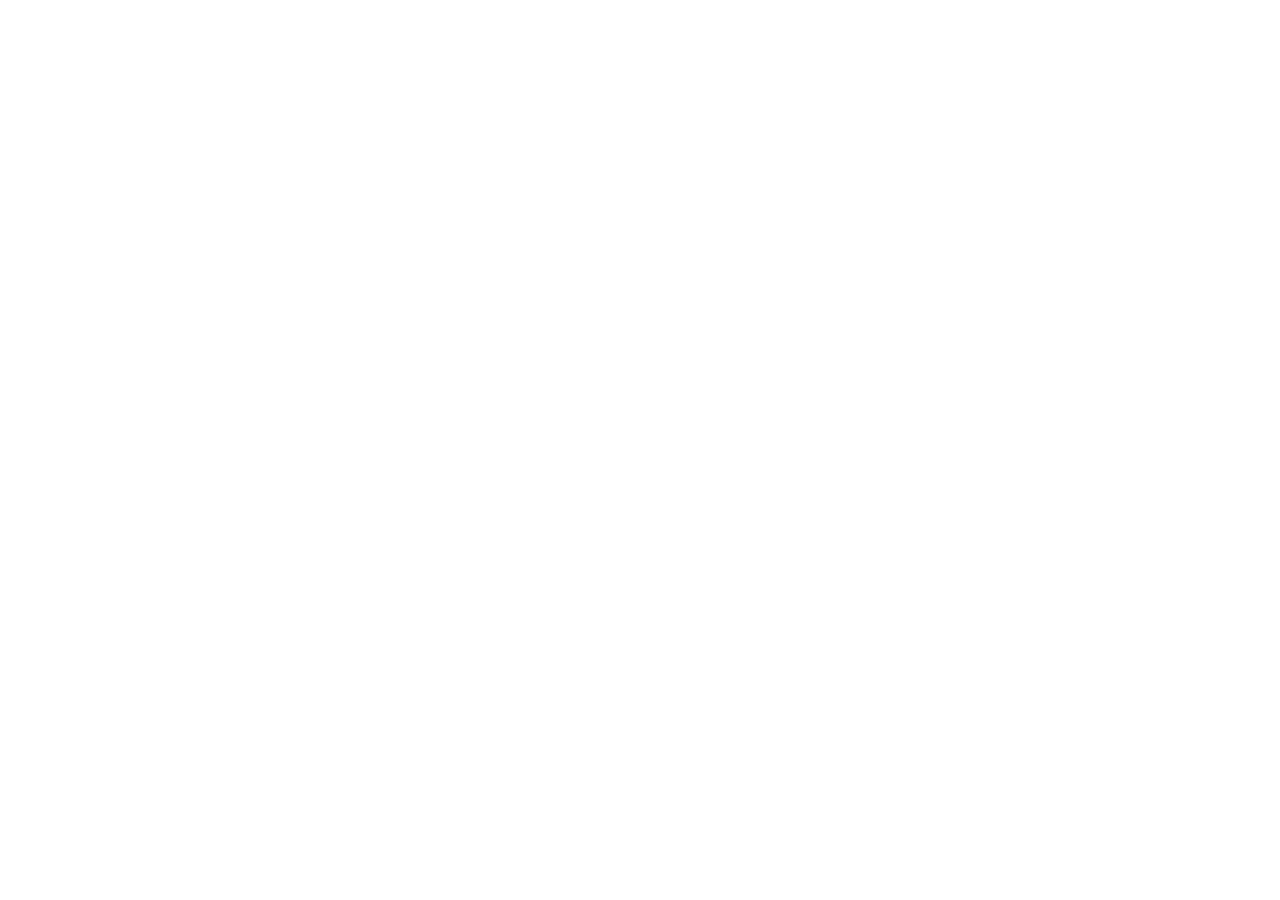
==== commit 072681b9: "Add files via upload" ====
--- a/index.html
+++ b/index.html
@@ -1,3 +1,3 @@
-<!doctype html><html lang="zh-CN"><head><meta charset="UTF-8"><meta name="viewport" content="width=device-width, initial-scale=1.0"><meta name="theme-color" content="#b6b8cf"><title>The Work Between Us.</title>  <script type="module" crossorigin src="./assets/index-HFA78A6F.js"></script>
-  <link rel="stylesheet" crossorigin href="./assets/index-CzXZ5FVI.css">
+<!doctype html><html lang="zh-CN"><head><meta charset="UTF-8"><meta name="viewport" content="width=device-width, initial-scale=1.0"><meta name="theme-color" content="#b6b8cf"><title>The Work Between Us.</title>  <script type="module" crossorigin src="./assets/index-BzpQZ0m3.js"></script>
+  <link rel="stylesheet" crossorigin href="./assets/index-U5qSXCwb.css">
 </head><body><div id="root"></div></body></html>
